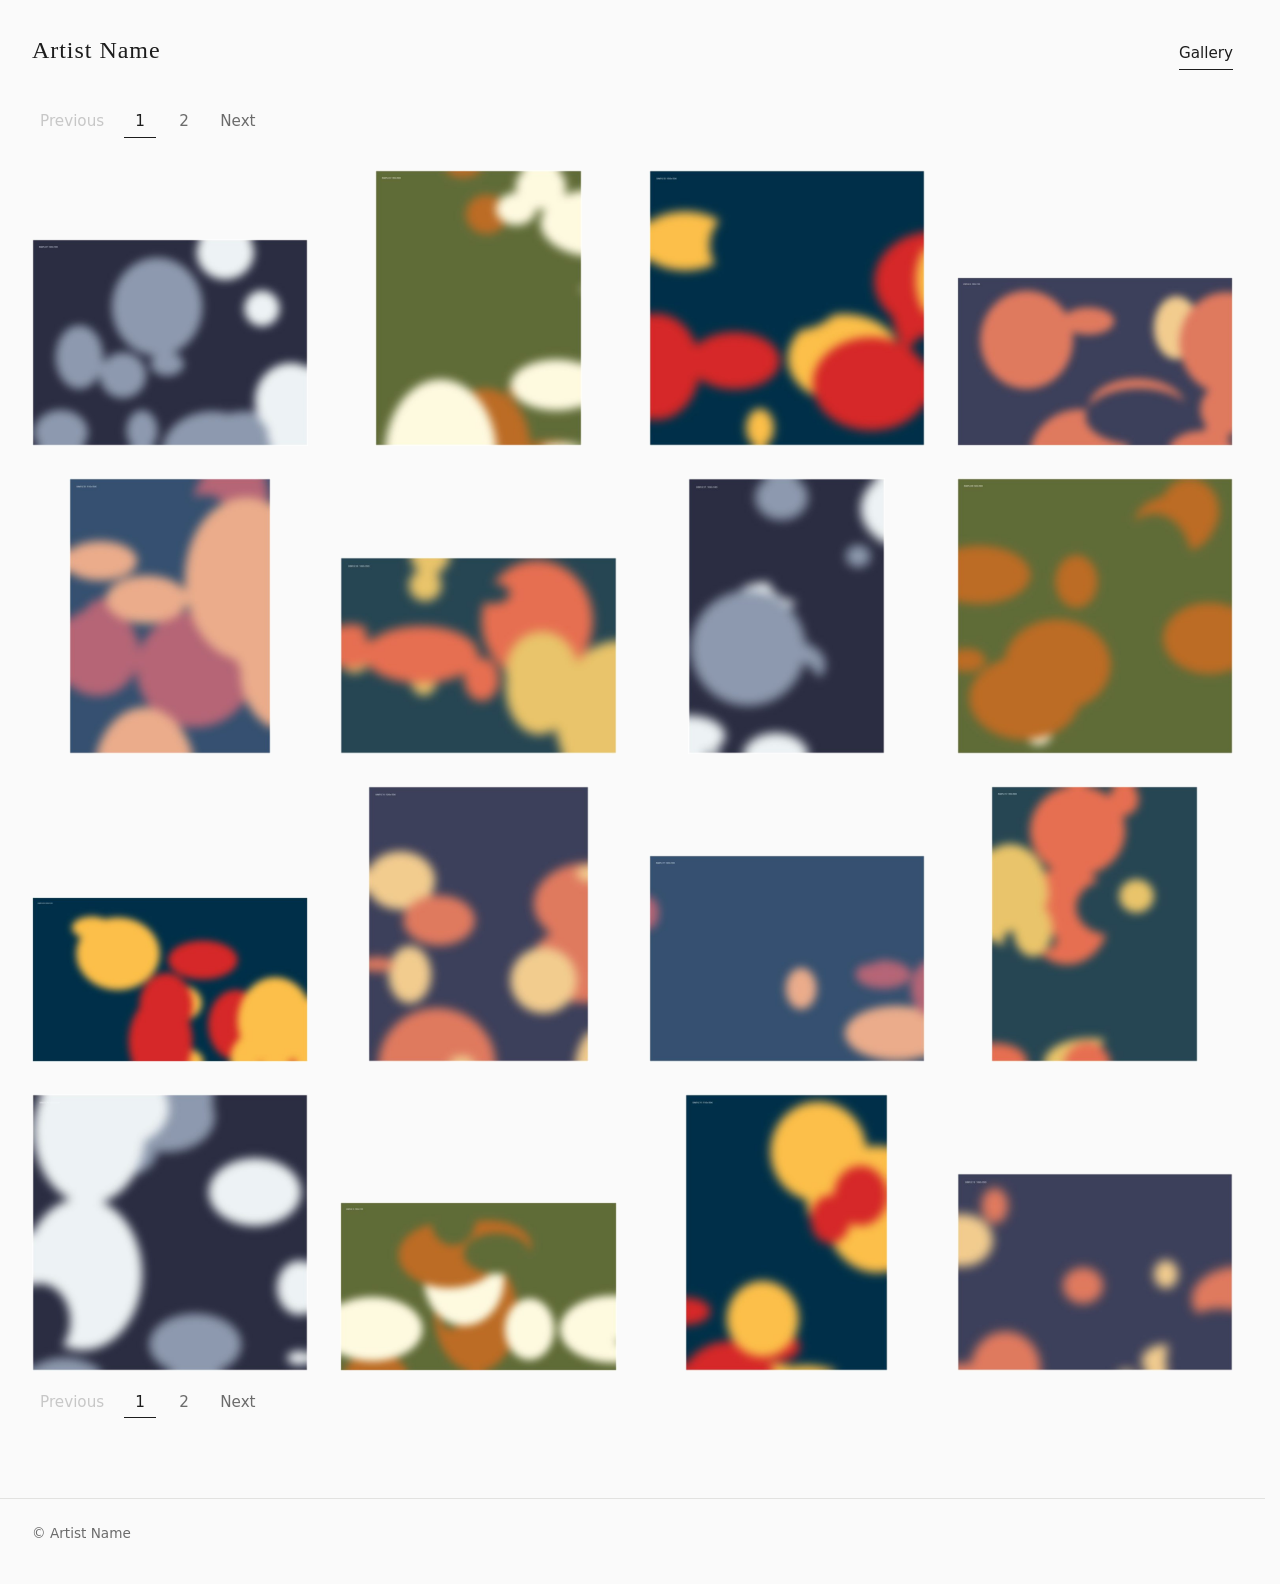
==== index.html @ 28fe0328 "Add files via upload" ====
<!DOCTYPE html>
<html lang="en">
<head>
  <meta charset="utf-8">
  <meta name="viewport" content="width=device-width, initial-scale=1">
  <title>Gallery</title>
  <link rel="stylesheet" href="css/styles.css">
  <script src="js/site.js" defer></script>
  <script src="js/gallery.js" defer></script>
</head>
<body>
  <header class="site-header">
    <a class="site-title" id="site-title" href="index.html">Artist Name</a>
    <nav id="site-nav" class="site-nav" aria-label="Main"></nav>
  </header>

  <main class="page">
    <h1 class="visually-hidden">Gallery</h1>
    <nav class="pager" aria-label="Gallery pages"></nav>
    <ul id="gallery" class="grid"></ul>
    <p id="status" class="status" role="status">Loading paintings…</p>
    <nav class="pager" aria-label="Gallery pages"></nav>
  </main>

  <footer class="site-footer" id="site-footer"></footer>

  <div id="lightbox" class="lightbox" role="dialog" aria-modal="true" aria-label="Painting viewer" hidden>
    <button type="button" class="lb-btn lb-close" id="lb-close" aria-label="Close viewer">&times;</button>
    <button type="button" class="lb-btn lb-prev" id="lb-prev" aria-label="Previous painting">&#8249;</button>
    <figure class="lb-figure">
      <img id="lb-img" class="lb-img" alt="">
      <figcaption class="lb-caption" id="lb-caption"></figcaption>
    </figure>
    <button type="button" class="lb-btn lb-next" id="lb-next" aria-label="Next painting">&#8250;</button>
  </div>
</body>
</html>
---- css/styles.css ----
:root {
  --bg: #fafafa;
  --ink: #1c1c1c;
  --muted: #6b6b6b;
  --line: #e2e2e0;
  --gap: 2rem;
  --cell-ratio: 1 / 1;           /* thumbnail cell shape; images are never cropped */
  --serif: "Iowan Old Style", "Palatino Linotype", Palatino, Georgia, serif;
  --sans: system-ui, -apple-system, "Segoe UI", Helvetica, Arial, sans-serif;
}
*, *::before, *::after { box-sizing: border-box; }
html { scrollbar-gutter: stable; }
body { margin: 0; background: var(--bg); color: var(--ink); font-family: var(--sans); line-height: 1.5; }
body.lb-open { overflow: hidden; }
.visually-hidden { position: absolute; width: 1px; height: 1px; overflow: hidden; clip: rect(0 0 0 0); white-space: nowrap; }
a { color: inherit; }
:focus-visible { outline: 2px solid currentColor; outline-offset: 3px; }

/* Header */
.site-header { display: flex; flex-wrap: wrap; align-items: baseline; justify-content: space-between; gap: 1rem 2rem;
  max-width: 1400px; margin: 0 auto; padding: 2rem 2rem 1.25rem; }
.site-title { font-family: var(--serif); font-size: 1.5rem; letter-spacing: .04em; text-decoration: none; }
.site-nav { display: flex; flex-wrap: wrap; gap: .5rem 1.75rem; }
.site-nav a { text-decoration: none; color: var(--muted); font-size: .95rem; padding: .25rem 0; border-bottom: 1px solid transparent; }
.site-nav a:hover { color: var(--ink); }
.site-nav a[aria-current="page"] { color: var(--ink); border-bottom-color: var(--ink); }

/* Page + pager */
.page { max-width: 1400px; margin: 0 auto; padding: 0 2rem 3rem; }
.pager { display: flex; flex-wrap: wrap; gap: .25rem .75rem; align-items: center; margin: 1rem 0 2rem; font-size: .95rem; }
.pager:empty { display: none; }
.pager a, .pager span { min-width: 2rem; padding: .25rem .5rem; text-align: center; text-decoration: none; color: var(--muted); border-bottom: 1px solid transparent; }
.pager a:hover { color: var(--ink); }
.pager [aria-current="page"] { color: var(--ink); border-bottom-color: var(--ink); }
.pager .is-disabled { opacity: .35; }

/* Grid: 4 columns on desktop */
.grid { list-style: none; margin: 0; padding: 0; display: grid; grid-template-columns: repeat(4, minmax(0, 1fr)); gap: var(--gap); }
.grid > li { min-width: 0; }
.thumb { display: block; width: 100%; aspect-ratio: var(--cell-ratio); padding: 0; border: 0; background: none; cursor: zoom-in; }
.thumb img { display: block; width: 100%; height: 100%; object-fit: contain; object-position: center bottom; }
.status { color: var(--muted); }
.status:empty { display: none; }
.site-footer { max-width: 1400px; margin: 0 auto; padding: 1.5rem 2rem 2.5rem; color: var(--muted); font-size: .85rem; border-top: 1px solid var(--line); }

@media (max-width: 999px) { .grid { grid-template-columns: repeat(3, minmax(0, 1fr)); --gap: 1.5rem; } }
@media (max-width: 599px) {
  .grid { grid-template-columns: repeat(2, minmax(0, 1fr)); gap: 1rem; }
  .site-header, .page, .site-footer { padding-left: 1rem; padding-right: 1rem; }
}

/* Lightbox */
.lightbox { position: fixed; inset: 0; z-index: 100; background: rgba(14, 14, 14, .95); color: #eee;
  display: flex; align-items: center; justify-content: center; }
.lightbox[hidden] { display: none; }
.lb-figure { margin: 0; display: flex; flex-direction: column; align-items: center; min-width: 0; }
.lb-img { display: block; width: auto; height: auto; max-width: calc(100vw - 9rem); max-height: calc(100vh - 9rem); max-height: calc(100dvh - 9rem); transition: opacity .15s; }
.lb-img.is-loading { opacity: .25; }
.lb-caption { margin-top: 1rem; max-width: min(46rem, calc(100vw - 9rem)); max-height: 5rem; overflow: auto; text-align: center; font-size: .95rem; line-height: 1.5; white-space: pre-line; color: #cfcfcf; }
.lb-caption .lb-title { display: block; color: #fff; font-family: var(--serif); font-size: 1.1rem; }
.lb-caption .lb-count { display: block; margin-top: .25rem; color: #8a8a8a; font-size: .8rem; }
.lb-btn { position: absolute; background: none; border: 0; color: #ddd; cursor: pointer; line-height: 1; font-family: var(--sans); font-weight: 300; }
.lb-btn:hover { color: #fff; }
.lb-btn:disabled { opacity: .2; cursor: default; }
.lb-close { top: .75rem; right: 1rem; font-size: 2.75rem; padding: .25rem .75rem; }
.lb-prev, .lb-next { top: 50%; transform: translateY(-50%); font-size: 4rem; padding: 1rem 1.25rem; }
.lb-prev { left: .5rem; } .lb-next { right: .5rem; }
@media (max-width: 599px) {
  .lb-img { max-width: calc(100vw - 1rem); max-height: calc(100vh - 10rem); max-height: calc(100dvh - 10rem); }
  .lb-caption { max-width: calc(100vw - 2rem); }
  .lb-prev, .lb-next { top: auto; bottom: .5rem; transform: none; font-size: 3rem; padding: .25rem 1.25rem; }
  .lb-prev { left: 0; } .lb-next { right: 0; }
}
@media (prefers-reduced-motion: reduce) { .lb-img { transition: none; } }
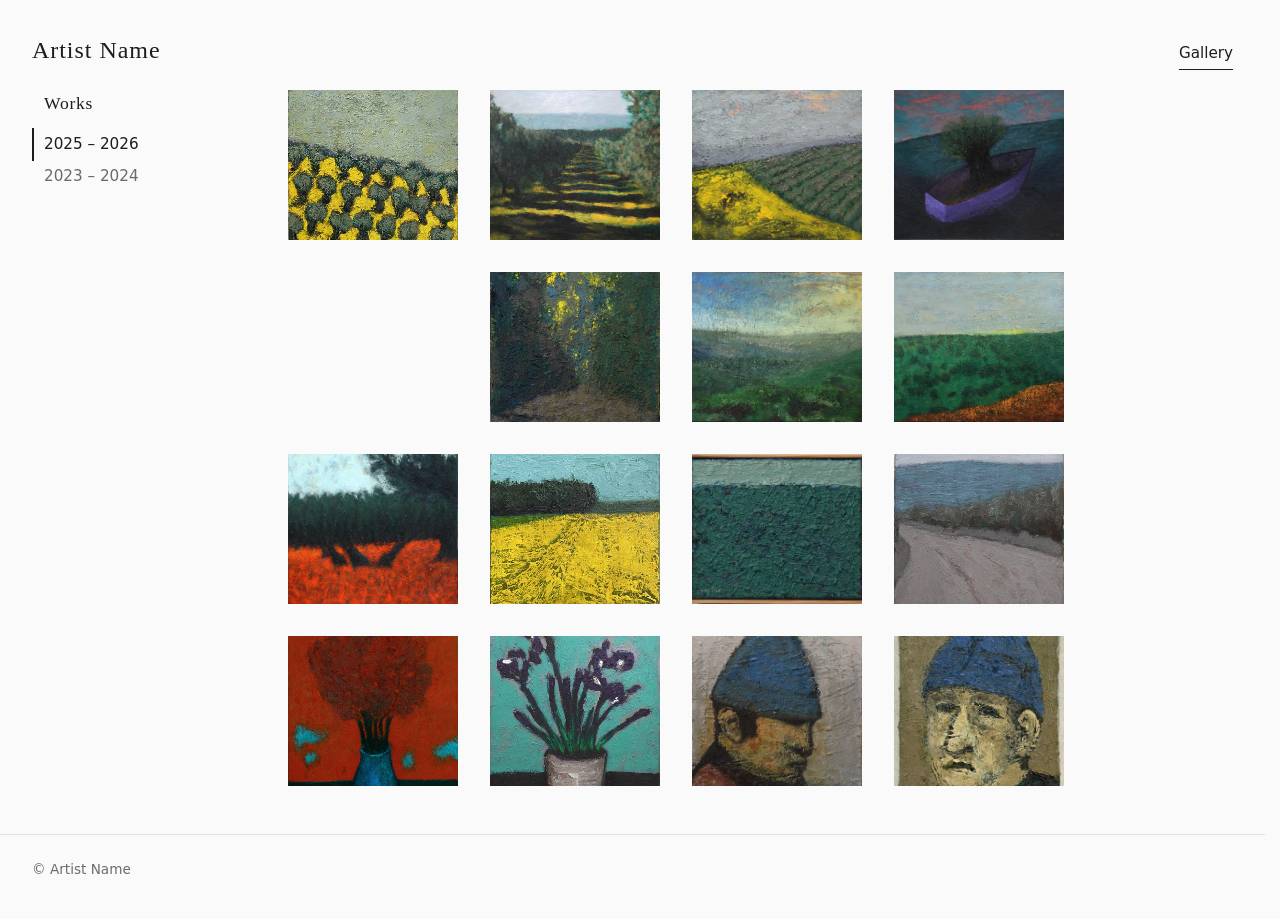
==== commit 5dffaaa7: "Add files via upload" ====
--- a/index.html
+++ b/index.html
@@ -3,6 +3,7 @@
 <head>
   <meta charset="utf-8">
   <meta name="viewport" content="width=device-width, initial-scale=1">
+  <meta name="robots" content="noindex, nofollow">
   <title>Gallery</title>
   <link rel="stylesheet" href="css/styles.css">
   <script src="js/site.js" defer></script>
@@ -15,11 +16,16 @@
   </header>
 
   <main class="page">
-    <h1 class="visually-hidden">Gallery</h1>
-    <nav class="pager" aria-label="Gallery pages"></nav>
-    <ul id="gallery" class="grid"></ul>
-    <p id="status" class="status" role="status">Loading paintings…</p>
-    <nav class="pager" aria-label="Gallery pages"></nav>
+    <div class="layout" id="layout">
+      <nav id="gallery-menu" class="side" aria-label="Galleries"></nav>
+      <section>
+        <h1 id="gallery-title" class="visually-hidden">Gallery</h1>
+        <nav class="pager" aria-label="Gallery pages"></nav>
+        <ul id="gallery" class="grid"></ul>
+        <p id="status" class="status" role="status">Loading paintings…</p>
+        <nav class="pager" aria-label="Gallery pages"></nav>
+      </section>
+    </div>
   </main>
 
   <footer class="site-footer" id="site-footer"></footer>
--- a/css/styles.css
+++ b/css/styles.css
@@ -4,7 +4,8 @@
   --muted: #6b6b6b;
   --line: #e2e2e0;
   --gap: 2rem;
-  --cell-ratio: 1 / 1;           /* thumbnail cell shape; images are never cropped */
+  --thumb-w: 170px;              /* thumbnail size: images are cropped to fill it */
+  --thumb-ratio: 170 / 150;      /* keep equal to width / height above */
   --serif: "Iowan Old Style", "Palatino Linotype", Palatino, Georgia, serif;
   --sans: system-ui, -apple-system, "Segoe UI", Helvetica, Arial, sans-serif;
 }
@@ -34,18 +35,36 @@
 .pager [aria-current="page"] { color: var(--ink); border-bottom-color: var(--ink); }
 .pager .is-disabled { opacity: .35; }
 
-/* Grid: 4 columns on desktop */
-.grid { list-style: none; margin: 0; padding: 0; display: grid; grid-template-columns: repeat(4, minmax(0, 1fr)); gap: var(--gap); }
+/* Left menu + content */
+.layout { display: grid; grid-template-columns: 13rem minmax(0, 1fr); gap: 3rem; align-items: start; }
+.layout.no-menu { grid-template-columns: minmax(0, 1fr); }
+.side[hidden] { display: none; }
+.side-title { margin: 0 0 .75rem; padding-left: .75rem; font-family: var(--serif); font-size: 1.1rem; font-weight: 400; letter-spacing: .04em; }
+.side ul { list-style: none; margin: 0; padding: 0; }
+.side a { display: block; padding: .3rem .75rem; text-decoration: none; color: var(--muted); font-size: .95rem; }
+.side a:hover { color: var(--ink); }
+.side a[aria-current="page"] { color: var(--ink); box-shadow: inset 2px 0 var(--ink); }
+
+/* Grid: 4 columns of 170 x 150 thumbnails on desktop */
+.grid { list-style: none; margin: 0; padding: 0; display: grid; grid-template-columns: repeat(4, minmax(0, var(--thumb-w))); justify-content: start; gap: var(--gap); }
 .grid > li { min-width: 0; }
-.thumb { display: block; width: 100%; aspect-ratio: var(--cell-ratio); padding: 0; border: 0; background: none; cursor: zoom-in; }
-.thumb img { display: block; width: 100%; height: 100%; object-fit: contain; object-position: center bottom; }
+.thumb { display: block; width: 100%; aspect-ratio: var(--thumb-ratio); padding: 0; border: 0; background: none; cursor: zoom-in; }
+.thumb img { display: block; width: 100%; height: 100%; object-fit: cover; object-position: center; }
 .status { color: var(--muted); }
 .status:empty { display: none; }
 .site-footer { max-width: 1400px; margin: 0 auto; padding: 1.5rem 2rem 2.5rem; color: var(--muted); font-size: .85rem; border-top: 1px solid var(--line); }
 
-@media (max-width: 999px) { .grid { grid-template-columns: repeat(3, minmax(0, 1fr)); --gap: 1.5rem; } }
+@media (max-width: 899px) {
+  .layout { grid-template-columns: minmax(0, 1fr); gap: 1.5rem; }
+  .side ul { display: flex; flex-wrap: wrap; gap: 0 .75rem; }
+  .side-title, .side a { padding-left: 0; padding-right: 0; }
+  .side a { padding: .3rem 0; }
+  .side a[aria-current="page"] { box-shadow: none; border-bottom: 1px solid var(--ink); }
+  .grid { --gap: 1.5rem; }
+}
+@media (max-width: 699px) { .grid { grid-template-columns: repeat(3, minmax(0, var(--thumb-w))); } }
 @media (max-width: 599px) {
-  .grid { grid-template-columns: repeat(2, minmax(0, 1fr)); gap: 1rem; }
+  .grid { grid-template-columns: repeat(2, minmax(0, var(--thumb-w))); gap: 1rem; }
   .site-header, .page, .site-footer { padding-left: 1rem; padding-right: 1rem; }
 }
 
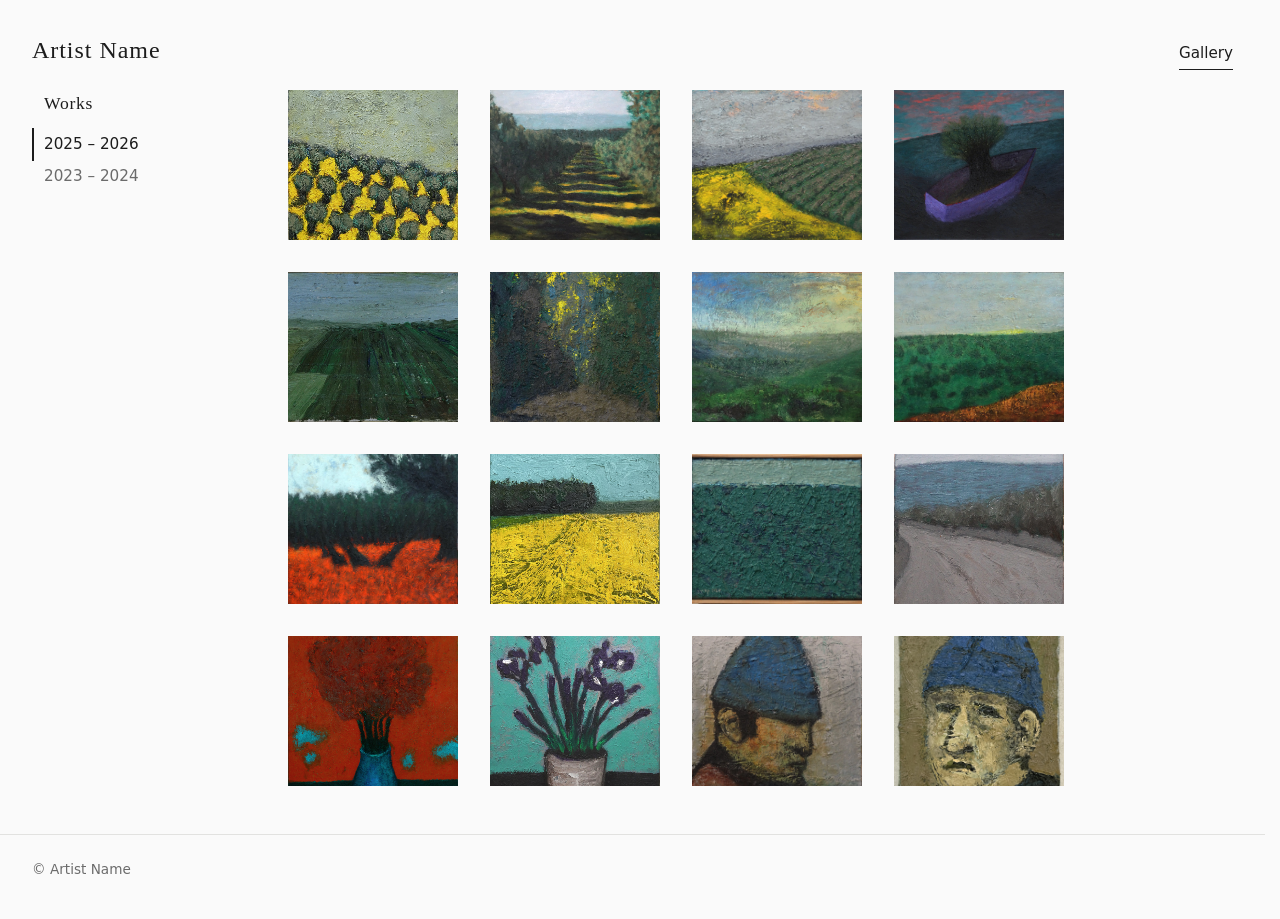
==== commit 41986664: "Update index.html" ====
--- a/index.html
+++ b/index.html
@@ -11,7 +11,7 @@
 </head>
 <body>
   <header class="site-header">
-    <a class="site-title" id="site-title" href="index.html">Artist Name</a>
+    <a class="site-title" id="site-title" href="index.html">Moshe Kassirer</a>
     <nav id="site-nav" class="site-nav" aria-label="Main"></nav>
   </header>
 
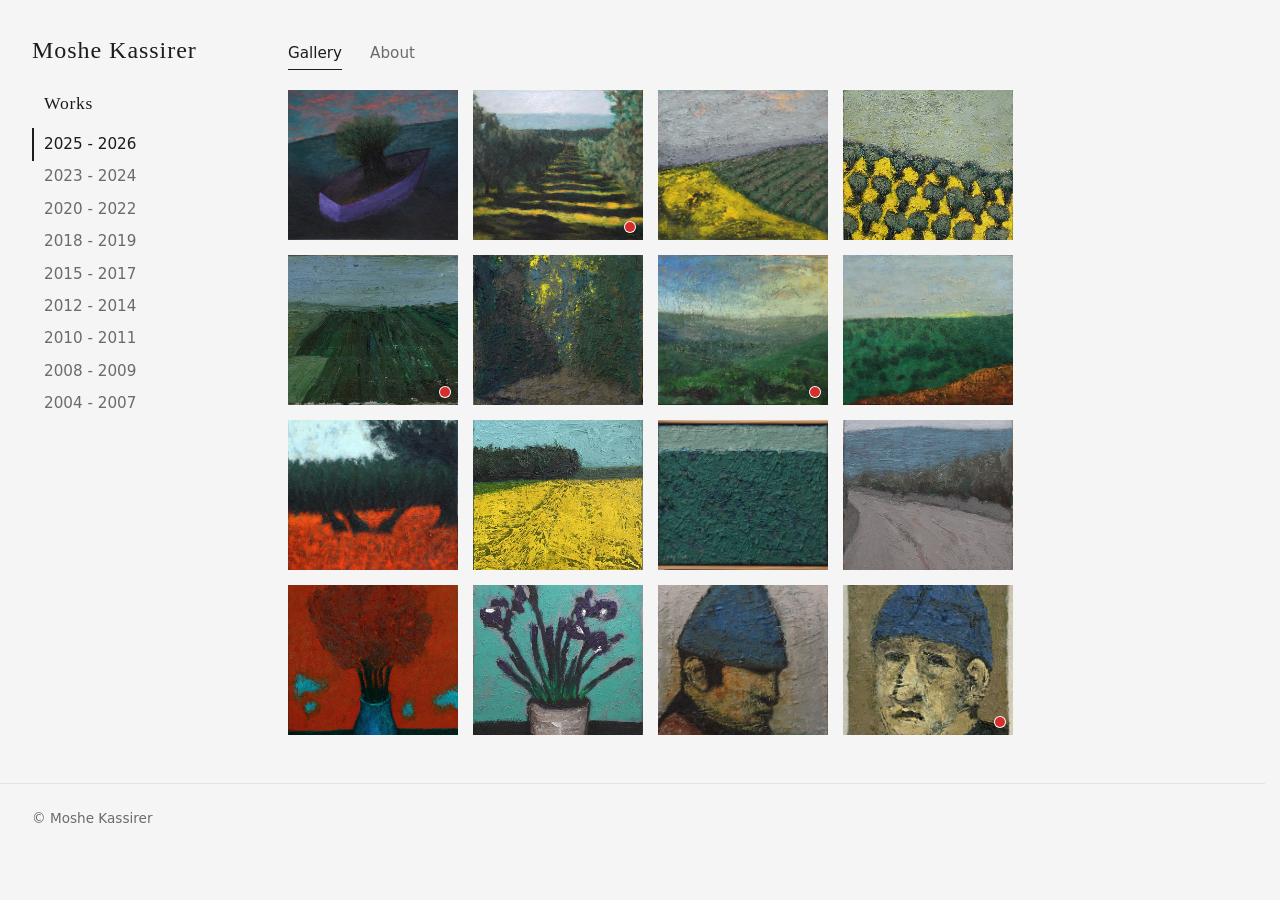
==== commit 6e5f918d: "Add files via upload" ====
--- a/index.html
+++ b/index.html
@@ -4,6 +4,9 @@
   <meta charset="utf-8">
   <meta name="viewport" content="width=device-width, initial-scale=1">
   <meta name="robots" content="noindex, nofollow">
+  <link rel="icon" href="favicon.svg" type="image/svg+xml">
+  <link rel="icon" href="favicon.ico" sizes="16x16 32x32 48x48">
+  <link rel="apple-touch-icon" href="apple-touch-icon.png">
   <title>Gallery</title>
   <link rel="stylesheet" href="css/styles.css">
   <script src="js/site.js" defer></script>
--- a/css/styles.css
+++ b/css/styles.css
@@ -1,9 +1,9 @@
 :root {
-  --bg: #fafafa;
+  --bg: #f5f5f5;
   --ink: #1c1c1c;
   --muted: #6b6b6b;
   --line: #e2e2e0;
-  --gap: 2rem;
+  --gap: 15px;
   --thumb-w: 170px;              /* thumbnail size: images are cropped to fill it */
   --thumb-ratio: 170 / 150;      /* keep equal to width / height above */
   --serif: "Iowan Old Style", "Palatino Linotype", Palatino, Georgia, serif;
@@ -18,10 +18,10 @@
 :focus-visible { outline: 2px solid currentColor; outline-offset: 3px; }
 
 /* Header */
-.site-header { display: flex; flex-wrap: wrap; align-items: baseline; justify-content: space-between; gap: 1rem 2rem;
+.site-header { display: grid; grid-template-columns: 13rem minmax(0, 1fr); align-items: baseline; gap: 1rem 3rem;
   max-width: 1400px; margin: 0 auto; padding: 2rem 2rem 1.25rem; }
 .site-title { font-family: var(--serif); font-size: 1.5rem; letter-spacing: .04em; text-decoration: none; }
-.site-nav { display: flex; flex-wrap: wrap; gap: .5rem 1.75rem; }
+.site-nav { grid-column: 2; display: flex; flex-wrap: wrap; justify-content: flex-start; gap: .5rem 1.75rem; }
 .site-nav a { text-decoration: none; color: var(--muted); font-size: .95rem; padding: .25rem 0; border-bottom: 1px solid transparent; }
 .site-nav a:hover { color: var(--ink); }
 .site-nav a[aria-current="page"] { color: var(--ink); border-bottom-color: var(--ink); }
@@ -48,30 +48,62 @@
 /* Grid: 4 columns of 170 x 150 thumbnails on desktop */
 .grid { list-style: none; margin: 0; padding: 0; display: grid; grid-template-columns: repeat(4, minmax(0, var(--thumb-w))); justify-content: start; gap: var(--gap); }
 .grid > li { min-width: 0; }
-.thumb { display: block; width: 100%; aspect-ratio: var(--thumb-ratio); padding: 0; border: 0; background: none; cursor: zoom-in; }
+.thumb { position: relative; display: block; width: 100%; aspect-ratio: var(--thumb-ratio); padding: 0; border: 0; background: none; cursor: zoom-in; }
 .thumb img { display: block; width: 100%; height: 100%; object-fit: cover; object-position: center; }
+
+/* Sold marker: red circle in the top-right corner (thumbnail and large view).
+   Turn on per painting with "sold": true in data/paintings.json */
+.thumb.is-sold::after, .lb-frame.is-sold::after { content: ""; position: absolute; bottom: 8px; right: 8px; width: 10px; height: 10px; border-radius: 50%;
+  background: #d62d2d; box-shadow: 0 0 0 1px #fff, 0 1px 4px rgba(0, 0, 0, .35); pointer-events: none; }
 .status { color: var(--muted); }
 .status:empty { display: none; }
 .site-footer { max-width: 1400px; margin: 0 auto; padding: 1.5rem 2rem 2.5rem; color: var(--muted); font-size: .85rem; border-top: 1px solid var(--line); }
 
 @media (max-width: 899px) {
+  .site-header { grid-template-columns: minmax(0, 1fr); }
+  .site-nav { grid-column: 1; }
   .layout { grid-template-columns: minmax(0, 1fr); gap: 1.5rem; }
   .side ul { display: flex; flex-wrap: wrap; gap: 0 .75rem; }
   .side-title, .side a { padding-left: 0; padding-right: 0; }
   .side a { padding: .3rem 0; }
   .side a[aria-current="page"] { box-shadow: none; border-bottom: 1px solid var(--ink); }
-  .grid { --gap: 1.5rem; }
 }
 @media (max-width: 699px) { .grid { grid-template-columns: repeat(3, minmax(0, var(--thumb-w))); } }
 @media (max-width: 599px) {
-  .grid { grid-template-columns: repeat(2, minmax(0, var(--thumb-w))); gap: 1rem; }
+  .grid { grid-template-columns: repeat(2, minmax(0, var(--thumb-w))); }
   .site-header, .page, .site-footer { padding-left: 1rem; padding-right: 1rem; }
+}
+
+/* About pages (about-he.html, about-en.html) */
+.about { font-size: .875rem; line-height: 1.45; }
+.about { display: grid; grid-template-columns: 13rem minmax(0, 1fr); column-gap: 3rem; align-items: start; }
+.about-inner { grid-column: 2; max-width: 52rem; margin: 0; }
+.lang-bar { display: flex; margin: 0 0 1.25rem; }
+.lang-btn { margin-inline-start: auto; padding: .3rem .9rem; border: 1px solid #7b7465; background: #b1d8bb; color: var(--ink); text-decoration: none; font-size: .85rem; letter-spacing: .03em; }
+.lang-btn:hover, .lang-btn:focus-visible { background: #d2efd9; }
+.intro { display: flex; align-items: flex-start; justify-content: space-between; gap: 2rem; margin-bottom: 2rem; }
+.intro-text { flex: 1; min-width: 0; }
+.portrait { flex: none; display: block; width: 261px; max-width: 100%; height: auto; }
+.statement { margin: 0 0 1.5rem; font-family: var(--serif); font-size: 1.125rem; line-height: 1.5; }
+.about h2 { margin: 0 0 .5rem; padding-bottom: .3rem; border-bottom: 1px solid var(--line); font-family: var(--serif); font-size: 1rem; font-weight: 400; letter-spacing: .05em; }
+.cv-list, .exh { list-style: none; margin: 0; padding: 0; }
+.cv-list li { padding: .1rem 0; }
+.exh { margin-bottom: 2rem; }
+.exh li { margin-bottom: .5rem; }
+.exh .t, .exh .m { display: block; }
+.exh .m { color: var(--muted); font-size: .8rem; }
+@media (max-width: 899px) { .about { display: block; } }
+@media (max-width: 699px) {
+  .intro { flex-direction: column; gap: 1rem; }
+  .portrait { order: -1; width: 180px; align-self: center; }
 }
 
 /* Lightbox */
 .lightbox { position: fixed; inset: 0; z-index: 100; background: rgba(14, 14, 14, .95); color: #eee;
   display: flex; align-items: center; justify-content: center; }
 .lightbox[hidden] { display: none; }
+.lb-frame { position: relative; }
+.lb-frame.is-sold::after { top: auto; bottom: 12px; right: 12px; width: 22px; height: 22px; }
 .lb-figure { margin: 0; display: flex; flex-direction: column; align-items: center; min-width: 0; }
 .lb-img { display: block; width: auto; height: auto; max-width: calc(100vw - 9rem); max-height: calc(100vh - 9rem); max-height: calc(100dvh - 9rem); transition: opacity .15s; }
 .lb-img.is-loading { opacity: .25; }
